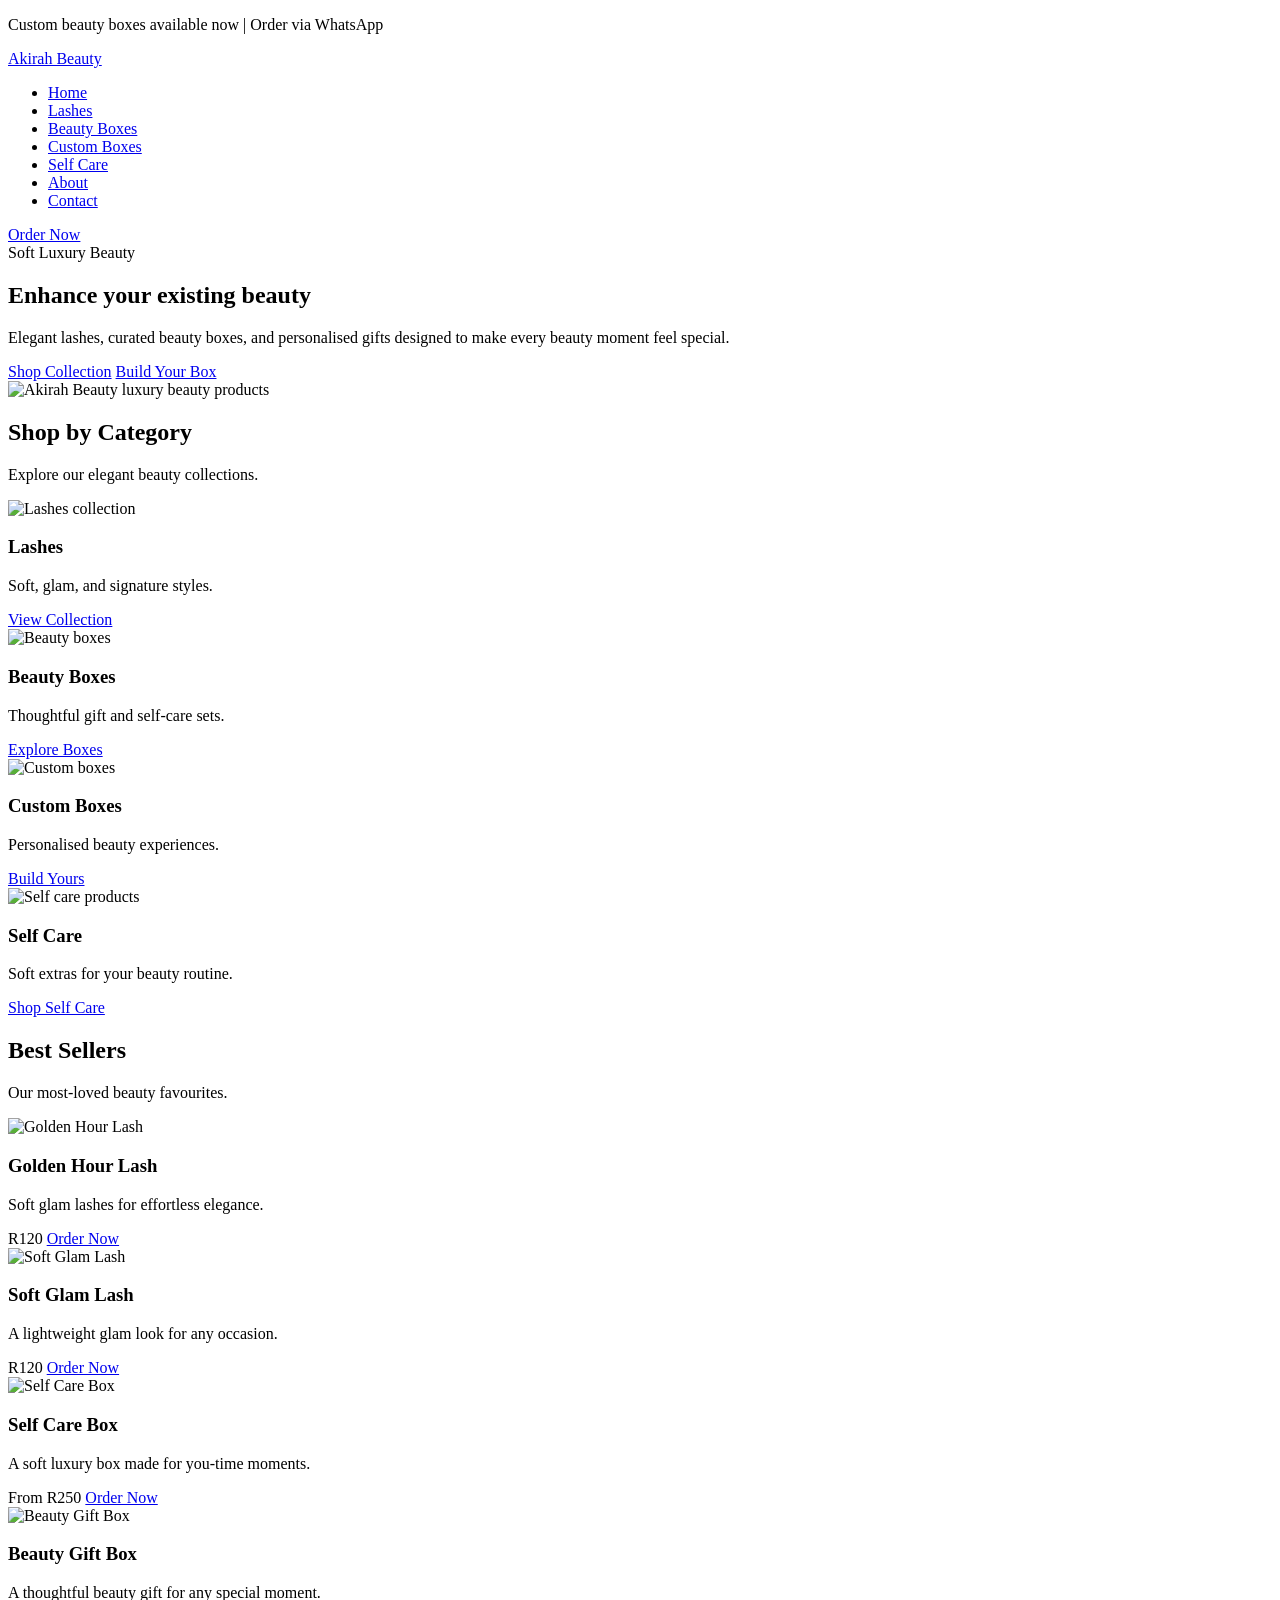
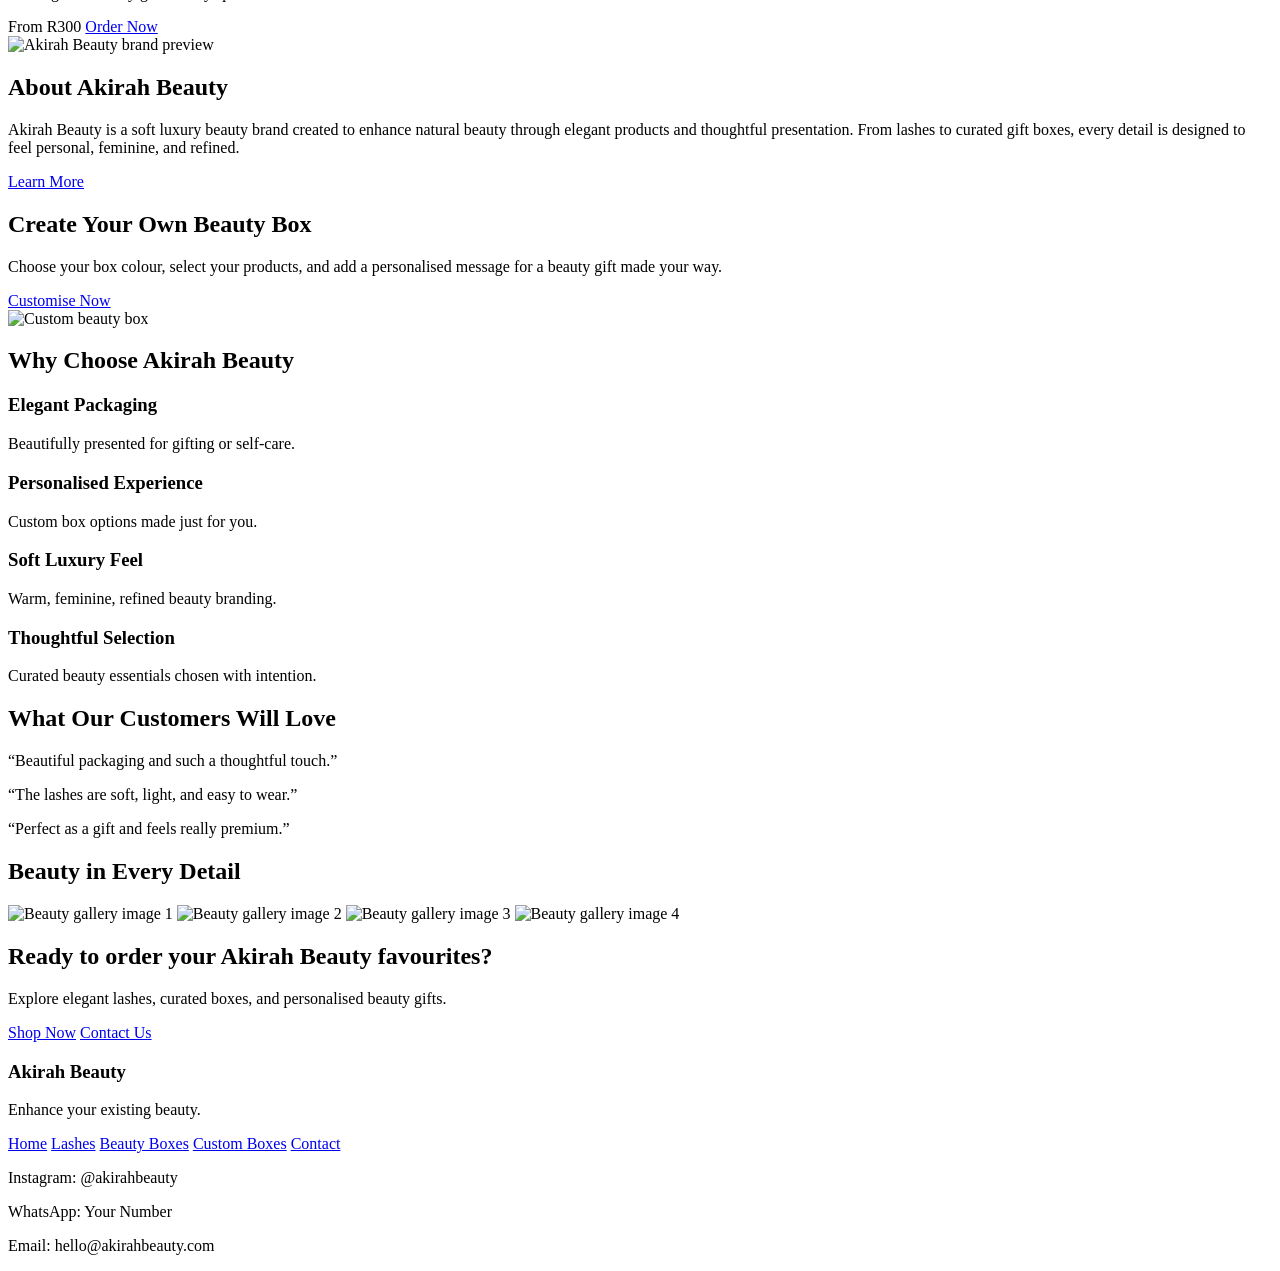
==== index.html @ c5b4a33a "Add initial index.html for Akirah Beauty website This is the initial commit of the index.html file, " ====
<!DOCTYPE html>
<html lang="en">
<head>
  <meta charset="UTF-8" />
  <meta name="viewport" content="width=device-width, initial-scale=1.0" />
  <title>Akirah Beauty | Enhance your existing beauty</title>

  <link rel="preconnect" href="https://fonts.googleapis.com">
  <link rel="preconnect" href="https://fonts.gstatic.com" crossorigin>
  <link href="https://fonts.googleapis.com/css2?family=Cormorant+Garamond:wght@400;500;600;700&family=Poppins:wght@300;400;500;600&display=swap" rel="stylesheet">

  <link rel="stylesheet" href="css/style.css" />
</head>
<body>

  <!-- Announcement Bar -->
  <div class="announcement-bar">
    <p>Custom beauty boxes available now | Order via WhatsApp</p>
  </div>

  <!-- Header / Navigation -->
  <header class="header">
    <div class="container nav-container">
      <div class="logo">
        <a href="index.html">Akirah Beauty</a>
      </div>

      <nav class="navbar">
        <ul class="nav-links">
          <li><a href="index.html">Home</a></li>
          <li><a href="lashes.html">Lashes</a></li>
          <li><a href="beauty-boxes.html">Beauty Boxes</a></li>
          <li><a href="custom-boxes.html">Custom Boxes</a></li>
          <li><a href="self-care.html">Self Care</a></li>
          <li><a href="about.html">About</a></li>
          <li><a href="contact.html">Contact</a></li>
        </ul>
      </nav>

      <a href="contact.html" class="btn btn-primary">Order Now</a>
    </div>
  </header>

  <!-- Hero Section -->
  <section class="hero">
    <div class="container hero-content">
      <div class="hero-text">
        <span class="hero-label">Soft Luxury Beauty</span>
        <h1>Enhance your existing beauty</h1>
        <p>
          Elegant lashes, curated beauty boxes, and personalised gifts designed
          to make every beauty moment feel special.
        </p>

        <div class="hero-buttons">
          <a href="lashes.html" class="btn btn-primary">Shop Collection</a>
          <a href="custom-boxes.html" class="btn btn-secondary">Build Your Box</a>
        </div>
      </div>

      <div class="hero-image">
        <img src="images/hero.jpg" alt="Akirah Beauty luxury beauty products" />
      </div>
    </div>
  </section>

  <!-- Featured Categories -->
  <section class="featured-categories section">
    <div class="container">
      <div class="section-heading">
        <h2>Shop by Category</h2>
        <p>Explore our elegant beauty collections.</p>
      </div>

      <div class="category-grid">
        <div class="category-card">
          <img src="images/category-lashes.jpg" alt="Lashes collection" />
          <h3>Lashes</h3>
          <p>Soft, glam, and signature styles.</p>
          <a href="lashes.html">View Collection</a>
        </div>

        <div class="category-card">
          <img src="images/category-boxes.jpg" alt="Beauty boxes" />
          <h3>Beauty Boxes</h3>
          <p>Thoughtful gift and self-care sets.</p>
          <a href="beauty-boxes.html">Explore Boxes</a>
        </div>

        <div class="category-card">
          <img src="images/category-custom.jpg" alt="Custom boxes" />
          <h3>Custom Boxes</h3>
          <p>Personalised beauty experiences.</p>
          <a href="custom-boxes.html">Build Yours</a>
        </div>

        <div class="category-card">
          <img src="images/category-selfcare.jpg" alt="Self care products" />
          <h3>Self Care</h3>
          <p>Soft extras for your beauty routine.</p>
          <a href="self-care.html">Shop Self Care</a>
        </div>
      </div>
    </div>
  </section>

  <!-- Best Sellers -->
  <section class="best-sellers section">
    <div class="container">
      <div class="section-heading">
        <h2>Best Sellers</h2>
        <p>Our most-loved beauty favourites.</p>
      </div>

      <div class="product-grid">
        <div class="product-card">
          <img src="images/product-1.jpg" alt="Golden Hour Lash" />
          <h3>Golden Hour Lash</h3>
          <p>Soft glam lashes for effortless elegance.</p>
          <span class="price">R120</span>
          <a href="contact.html" class="btn btn-primary">Order Now</a>
        </div>

        <div class="product-card">
          <img src="images/product-2.jpg" alt="Soft Glam Lash" />
          <h3>Soft Glam Lash</h3>
          <p>A lightweight glam look for any occasion.</p>
          <span class="price">R120</span>
          <a href="contact.html" class="btn btn-primary">Order Now</a>
        </div>

        <div class="product-card">
          <img src="images/product-3.jpg" alt="Self Care Box" />
          <h3>Self Care Box</h3>
          <p>A soft luxury box made for you-time moments.</p>
          <span class="price">From R250</span>
          <a href="contact.html" class="btn btn-primary">Order Now</a>
        </div>

        <div class="product-card">
          <img src="images/product-4.jpg" alt="Beauty Gift Box" />
          <h3>Beauty Gift Box</h3>
          <p>A thoughtful beauty gift for any special moment.</p>
          <span class="price">From R300</span>
          <a href="contact.html" class="btn btn-primary">Order Now</a>
        </div>
      </div>
    </div>
  </section>

  <!-- About Brand -->
  <section class="about-preview section">
    <div class="container about-preview-content">
      <div class="about-image">
        <img src="images/about-preview.jpg" alt="Akirah Beauty brand preview" />
      </div>

      <div class="about-text">
        <h2>About Akirah Beauty</h2>
        <p>
          Akirah Beauty is a soft luxury beauty brand created to enhance natural
          beauty through elegant products and thoughtful presentation. From
          lashes to curated gift boxes, every detail is designed to feel
          personal, feminine, and refined.
        </p>
        <a href="about.html" class="btn btn-secondary">Learn More</a>
      </div>
    </div>
  </section>

  <!-- Custom Box Highlight -->
  <section class="custom-highlight section">
    <div class="container custom-highlight-content">
      <div class="custom-text">
        <h2>Create Your Own Beauty Box</h2>
        <p>
          Choose your box colour, select your products, and add a personalised
          message for a beauty gift made your way.
        </p>
        <a href="custom-boxes.html" class="btn btn-primary">Customise Now</a>
      </div>

      <div class="custom-image">
        <img src="images/custom-box.jpg" alt="Custom beauty box" />
      </div>
    </div>
  </section>

  <!-- Why Choose Us -->
  <section class="why-choose section">
    <div class="container">
      <div class="section-heading">
        <h2>Why Choose Akirah Beauty</h2>
      </div>

      <div class="features-grid">
        <div class="feature-card">
          <h3>Elegant Packaging</h3>
          <p>Beautifully presented for gifting or self-care.</p>
        </div>

        <div class="feature-card">
          <h3>Personalised Experience</h3>
          <p>Custom box options made just for you.</p>
        </div>

        <div class="feature-card">
          <h3>Soft Luxury Feel</h3>
          <p>Warm, feminine, refined beauty branding.</p>
        </div>

        <div class="feature-card">
          <h3>Thoughtful Selection</h3>
          <p>Curated beauty essentials chosen with intention.</p>
        </div>
      </div>
    </div>
  </section>

  <!-- Testimonials -->
  <section class="testimonials section">
    <div class="container">
      <div class="section-heading">
        <h2>What Our Customers Will Love</h2>
      </div>

      <div class="testimonial-grid">
        <div class="testimonial-card">
          <p>“Beautiful packaging and such a thoughtful touch.”</p>
        </div>

        <div class="testimonial-card">
          <p>“The lashes are soft, light, and easy to wear.”</p>
        </div>

        <div class="testimonial-card">
          <p>“Perfect as a gift and feels really premium.”</p>
        </div>
      </div>
    </div>
  </section>

  <!-- Gallery -->
  <section class="gallery section">
    <div class="container">
      <div class="section-heading">
        <h2>Beauty in Every Detail</h2>
      </div>

      <div class="gallery-grid">
        <img src="images/gallery-1.jpg" alt="Beauty gallery image 1" />
        <img src="images/gallery-2.jpg" alt="Beauty gallery image 2" />
        <img src="images/gallery-3.jpg" alt="Beauty gallery image 3" />
        <img src="images/gallery-4.jpg" alt="Beauty gallery image 4" />
      </div>
    </div>
  </section>

  <!-- CTA -->
  <section class="cta section">
    <div class="container cta-content">
      <h2>Ready to order your Akirah Beauty favourites?</h2>
      <p>
        Explore elegant lashes, curated boxes, and personalised beauty gifts.
      </p>
      <div class="cta-buttons">
        <a href="lashes.html" class="btn btn-primary">Shop Now</a>
        <a href="contact.html" class="btn btn-secondary">Contact Us</a>
      </div>
    </div>
  </section>

  <!-- Footer -->
  <footer class="footer">
    <div class="container footer-content">
      <div class="footer-brand">
        <h3>Akirah Beauty</h3>
        <p>Enhance your existing beauty.</p>
      </div>

      <div class="footer-links">
        <a href="index.html">Home</a>
        <a href="lashes.html">Lashes</a>
        <a href="beauty-boxes.html">Beauty Boxes</a>
        <a href="custom-boxes.html">Custom Boxes</a>
        <a href="contact.html">Contact</a>
      </div>

      <div class="footer-contact">
        <p>Instagram: @akirahbeauty</p>
        <p>WhatsApp: Your Number</p>
        <p>Email: hello@akirahbeauty.com</p>
      </div>
    </div>
  </footer>

</body>
</html>
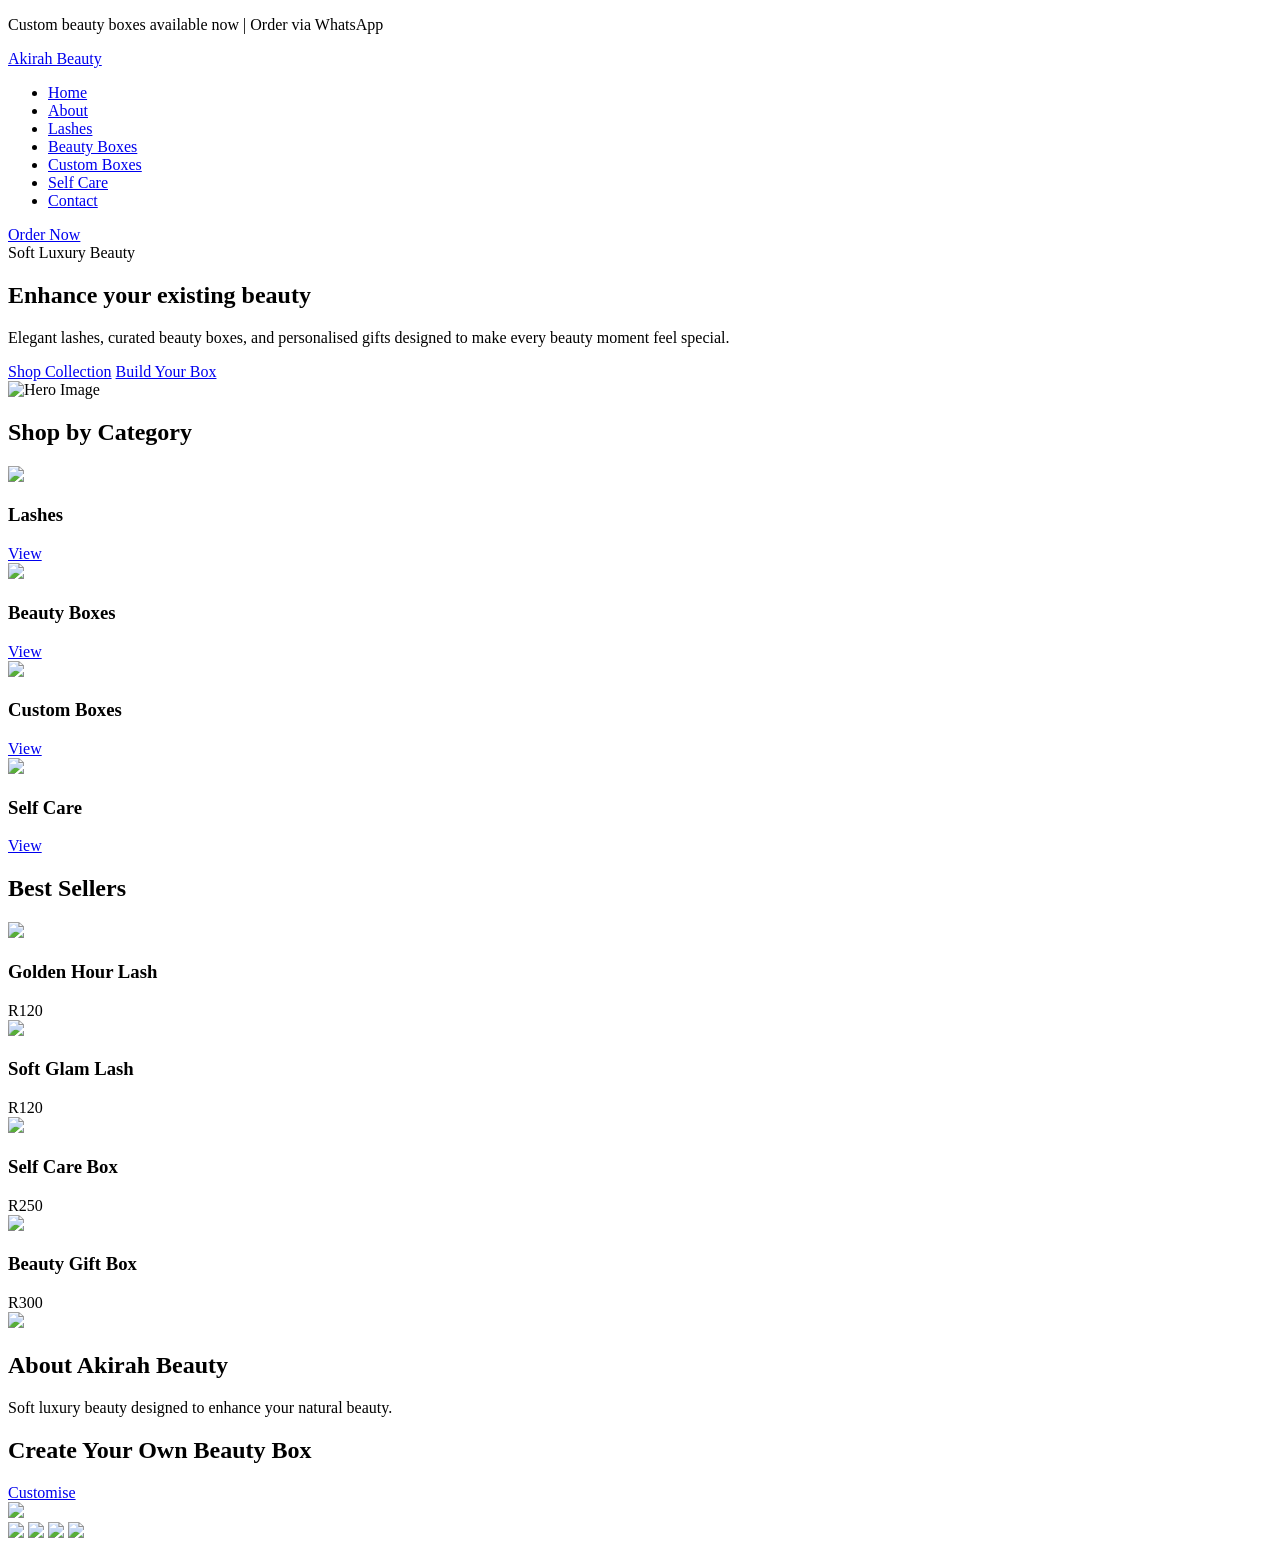
==== commit e7922cc3: "Remove duplicate About link in navigation" ====
--- a/index.html
+++ b/index.html
@@ -13,12 +13,10 @@
 </head>
 <body>
 
-  <!-- Announcement Bar -->
   <div class="announcement-bar">
     <p>Custom beauty boxes available now | Order via WhatsApp</p>
   </div>
 
-  <!-- Header / Navigation -->
   <header class="header">
     <div class="container nav-container">
       <div class="logo">
@@ -28,11 +26,11 @@
       <nav class="navbar">
         <ul class="nav-links">
           <li><a href="index.html">Home</a></li>
+          <li><a href="about.html">About</a></li>
           <li><a href="lashes.html">Lashes</a></li>
           <li><a href="beauty-boxes.html">Beauty Boxes</a></li>
           <li><a href="custom-boxes.html">Custom Boxes</a></li>
           <li><a href="self-care.html">Self Care</a></li>
-          <li><a href="about.html">About</a></li>
           <li><a href="contact.html">Contact</a></li>
         </ul>
       </nav>
@@ -41,7 +39,7 @@
     </div>
   </header>
 
-  <!-- Hero Section -->
+  <!-- HERO -->
   <section class="hero">
     <div class="container hero-content">
       <div class="hero-text">
@@ -59,240 +57,116 @@
       </div>
 
       <div class="hero-image">
-        <img src="images/hero.jpg" alt="Akirah Beauty luxury beauty products" />
+        <img src="images/hero.jpeg" alt="Hero Image" />
       </div>
     </div>
   </section>
 
-  <!-- Featured Categories -->
+  <!-- CATEGORIES -->
   <section class="featured-categories section">
     <div class="container">
       <div class="section-heading">
         <h2>Shop by Category</h2>
-        <p>Explore our elegant beauty collections.</p>
       </div>
 
       <div class="category-grid">
         <div class="category-card">
-          <img src="images/category-lashes.jpg" alt="Lashes collection" />
+          <img src="images/category-lashes.JPEG" />
           <h3>Lashes</h3>
-          <p>Soft, glam, and signature styles.</p>
-          <a href="lashes.html">View Collection</a>
+          <a href="lashes.html">View</a>
         </div>
 
         <div class="category-card">
-          <img src="images/category-boxes.jpg" alt="Beauty boxes" />
+          <img src="images/category-boxes.jpg" />
           <h3>Beauty Boxes</h3>
-          <p>Thoughtful gift and self-care sets.</p>
-          <a href="beauty-boxes.html">Explore Boxes</a>
+          <a href="beauty-boxes.html">View</a>
         </div>
 
         <div class="category-card">
-          <img src="images/category-custom.jpg" alt="Custom boxes" />
+          <img src="images/category-custom.webp" />
           <h3>Custom Boxes</h3>
-          <p>Personalised beauty experiences.</p>
-          <a href="custom-boxes.html">Build Yours</a>
+          <a href="custom-boxes.html">View</a>
         </div>
 
         <div class="category-card">
-          <img src="images/category-selfcare.jpg" alt="Self care products" />
+          <img src="images/category-selfcare.png" />
           <h3>Self Care</h3>
-          <p>Soft extras for your beauty routine.</p>
-          <a href="self-care.html">Shop Self Care</a>
+          <a href="self-care.html">View</a>
         </div>
       </div>
     </div>
   </section>
 
-  <!-- Best Sellers -->
+  <!-- BEST SELLERS -->
   <section class="best-sellers section">
     <div class="container">
       <div class="section-heading">
         <h2>Best Sellers</h2>
-        <p>Our most-loved beauty favourites.</p>
       </div>
 
       <div class="product-grid">
         <div class="product-card">
-          <img src="images/product-1.jpg" alt="Golden Hour Lash" />
+          <img src="images/product-1.jpeg" />
           <h3>Golden Hour Lash</h3>
-          <p>Soft glam lashes for effortless elegance.</p>
           <span class="price">R120</span>
-          <a href="contact.html" class="btn btn-primary">Order Now</a>
         </div>
 
         <div class="product-card">
-          <img src="images/product-2.jpg" alt="Soft Glam Lash" />
+          <img src="images/product-2.JPEG" />
           <h3>Soft Glam Lash</h3>
-          <p>A lightweight glam look for any occasion.</p>
           <span class="price">R120</span>
-          <a href="contact.html" class="btn btn-primary">Order Now</a>
         </div>
 
         <div class="product-card">
-          <img src="images/product-3.jpg" alt="Self Care Box" />
+          <img src="images/product-3.jpg" />
           <h3>Self Care Box</h3>
-          <p>A soft luxury box made for you-time moments.</p>
-          <span class="price">From R250</span>
-          <a href="contact.html" class="btn btn-primary">Order Now</a>
+          <span class="price">R250</span>
         </div>
 
         <div class="product-card">
-          <img src="images/product-4.jpg" alt="Beauty Gift Box" />
+          <img src="images/product-4.webp" />
           <h3>Beauty Gift Box</h3>
-          <p>A thoughtful beauty gift for any special moment.</p>
-          <span class="price">From R300</span>
-          <a href="contact.html" class="btn btn-primary">Order Now</a>
+          <span class="price">R300</span>
         </div>
       </div>
     </div>
   </section>
 
-  <!-- About Brand -->
+  <!-- ABOUT -->
   <section class="about-preview section">
     <div class="container about-preview-content">
-      <div class="about-image">
-        <img src="images/about-preview.jpg" alt="Akirah Beauty brand preview" />
-      </div>
+      <img src="images/about-preview.png" />
 
-      <div class="about-text">
+      <div>
         <h2>About Akirah Beauty</h2>
-        <p>
-          Akirah Beauty is a soft luxury beauty brand created to enhance natural
-          beauty through elegant products and thoughtful presentation. From
-          lashes to curated gift boxes, every detail is designed to feel
-          personal, feminine, and refined.
-        </p>
-        <a href="about.html" class="btn btn-secondary">Learn More</a>
+        <p>Soft luxury beauty designed to enhance your natural beauty.</p>
       </div>
     </div>
   </section>
 
-  <!-- Custom Box Highlight -->
+  <!-- CUSTOM BOX -->
   <section class="custom-highlight section">
     <div class="container custom-highlight-content">
-      <div class="custom-text">
+      <div>
         <h2>Create Your Own Beauty Box</h2>
-        <p>
-          Choose your box colour, select your products, and add a personalised
-          message for a beauty gift made your way.
-        </p>
-        <a href="custom-boxes.html" class="btn btn-primary">Customise Now</a>
+        <a href="custom-boxes.html" class="btn btn-primary">Customise</a>
       </div>
 
-      <div class="custom-image">
-        <img src="images/custom-box.jpg" alt="Custom beauty box" />
+      <img src="images/custom-box.webp" />
+    </div>
+  </section>
+
+  <!-- GALLERY -->
+  <section class="gallery section">
+    <div class="container">
+      <div class="gallery-grid">
+        <img src="images/gallery-1.jpg" />
+        <img src="images/gallery-2.jpeg" />
+        <img src="images/gallery-3.png" />
+        <img src="images/gallery-4.webp" />
       </div>
     </div>
   </section>
 
-  <!-- Why Choose Us -->
-  <section class="why-choose section">
-    <div class="container">
-      <div class="section-heading">
-        <h2>Why Choose Akirah Beauty</h2>
-      </div>
-
-      <div class="features-grid">
-        <div class="feature-card">
-          <h3>Elegant Packaging</h3>
-          <p>Beautifully presented for gifting or self-care.</p>
-        </div>
-
-        <div class="feature-card">
-          <h3>Personalised Experience</h3>
-          <p>Custom box options made just for you.</p>
-        </div>
-
-        <div class="feature-card">
-          <h3>Soft Luxury Feel</h3>
-          <p>Warm, feminine, refined beauty branding.</p>
-        </div>
-
-        <div class="feature-card">
-          <h3>Thoughtful Selection</h3>
-          <p>Curated beauty essentials chosen with intention.</p>
-        </div>
-      </div>
-    </div>
-  </section>
-
-  <!-- Testimonials -->
-  <section class="testimonials section">
-    <div class="container">
-      <div class="section-heading">
-        <h2>What Our Customers Will Love</h2>
-      </div>
-
-      <div class="testimonial-grid">
-        <div class="testimonial-card">
-          <p>“Beautiful packaging and such a thoughtful touch.”</p>
-        </div>
-
-        <div class="testimonial-card">
-          <p>“The lashes are soft, light, and easy to wear.”</p>
-        </div>
-
-        <div class="testimonial-card">
-          <p>“Perfect as a gift and feels really premium.”</p>
-        </div>
-      </div>
-    </div>
-  </section>
-
-  <!-- Gallery -->
-  <section class="gallery section">
-    <div class="container">
-      <div class="section-heading">
-        <h2>Beauty in Every Detail</h2>
-      </div>
-
-      <div class="gallery-grid">
-        <img src="images/gallery-1.jpg" alt="Beauty gallery image 1" />
-        <img src="images/gallery-2.jpg" alt="Beauty gallery image 2" />
-        <img src="images/gallery-3.jpg" alt="Beauty gallery image 3" />
-        <img src="images/gallery-4.jpg" alt="Beauty gallery image 4" />
-      </div>
-    </div>
-  </section>
-
-  <!-- CTA -->
-  <section class="cta section">
-    <div class="container cta-content">
-      <h2>Ready to order your Akirah Beauty favourites?</h2>
-      <p>
-        Explore elegant lashes, curated boxes, and personalised beauty gifts.
-      </p>
-      <div class="cta-buttons">
-        <a href="lashes.html" class="btn btn-primary">Shop Now</a>
-        <a href="contact.html" class="btn btn-secondary">Contact Us</a>
-      </div>
-    </div>
-  </section>
-
-  <!-- Footer -->
-  <footer class="footer">
-    <div class="container footer-content">
-      <div class="footer-brand">
-        <h3>Akirah Beauty</h3>
-        <p>Enhance your existing beauty.</p>
-      </div>
-
-      <div class="footer-links">
-        <a href="index.html">Home</a>
-        <a href="lashes.html">Lashes</a>
-        <a href="beauty-boxes.html">Beauty Boxes</a>
-        <a href="custom-boxes.html">Custom Boxes</a>
-        <a href="contact.html">Contact</a>
-      </div>
-
-      <div class="footer-contact">
-        <p>Instagram: @akirahbeauty</p>
-        <p>WhatsApp: Your Number</p>
-        <p>Email: hello@akirahbeauty.com</p>
-      </div>
-    </div>
-  </footer>
-
 </body>
 </html>
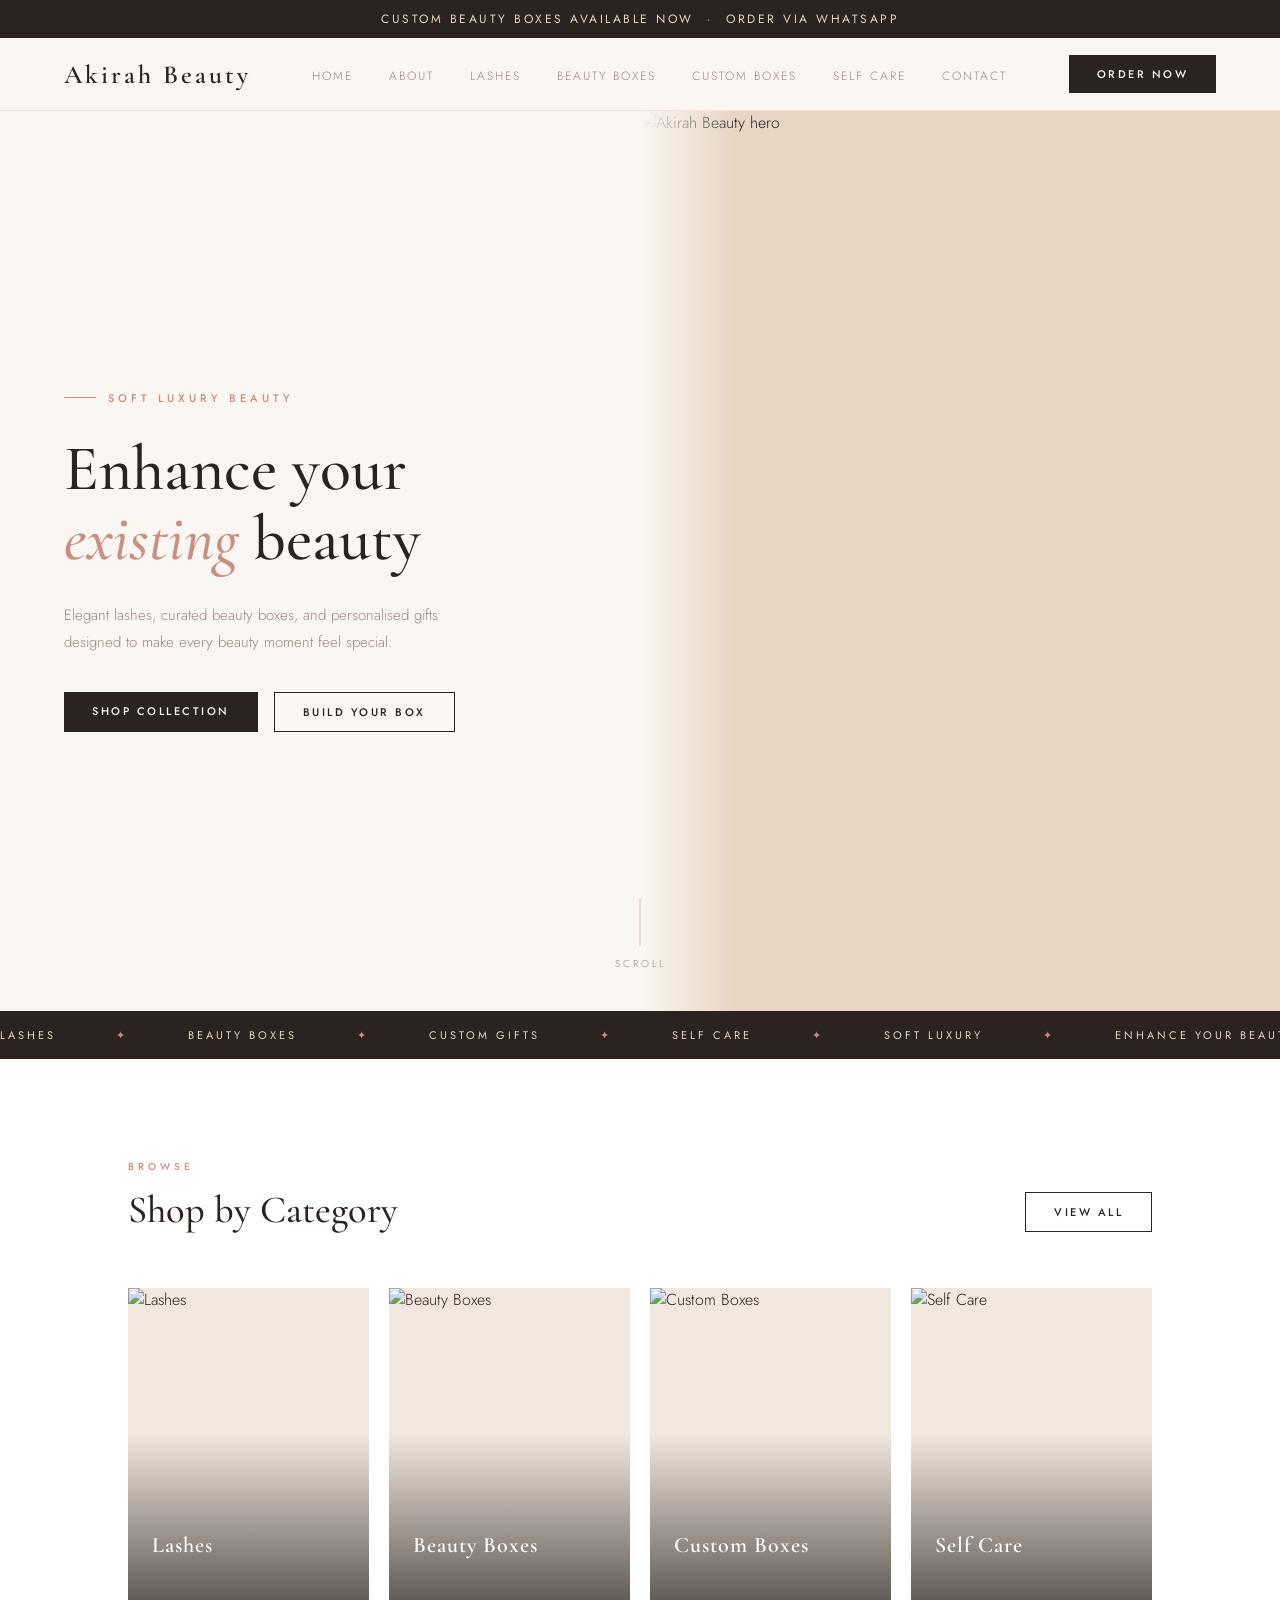
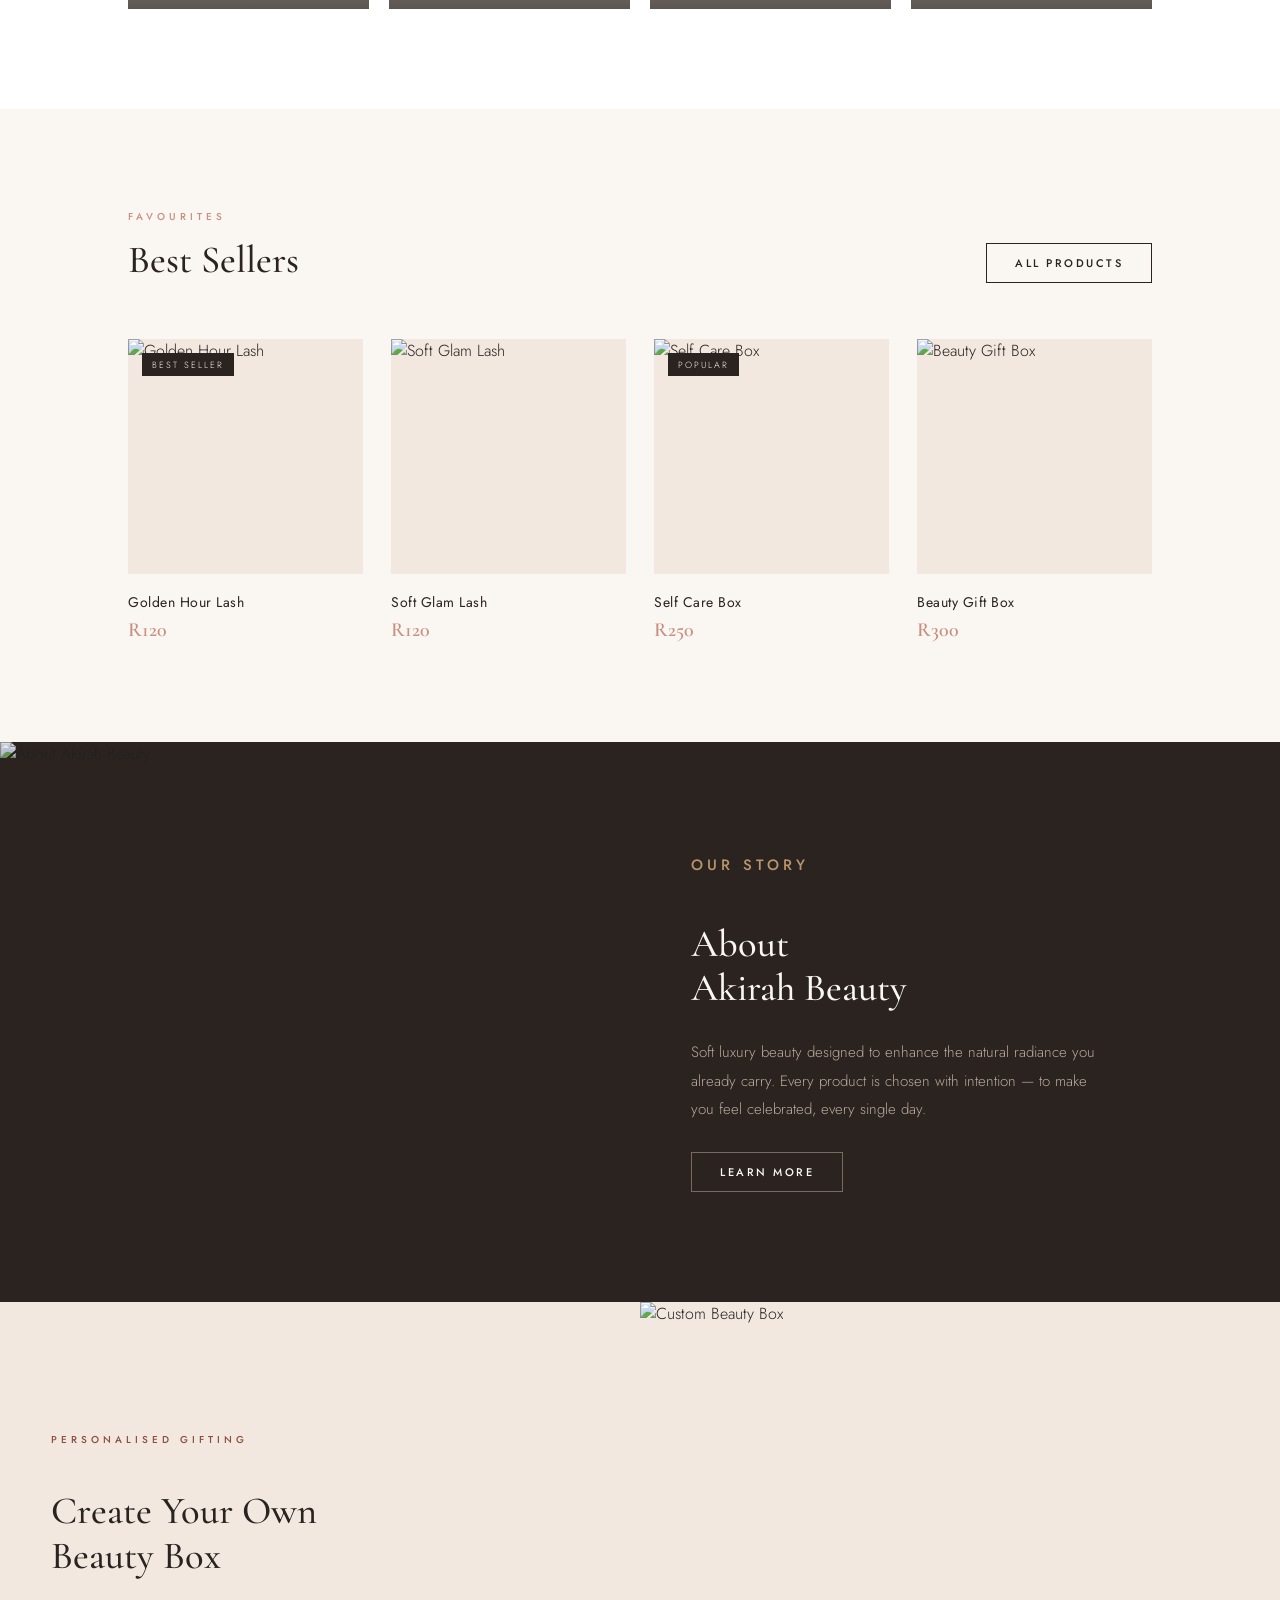
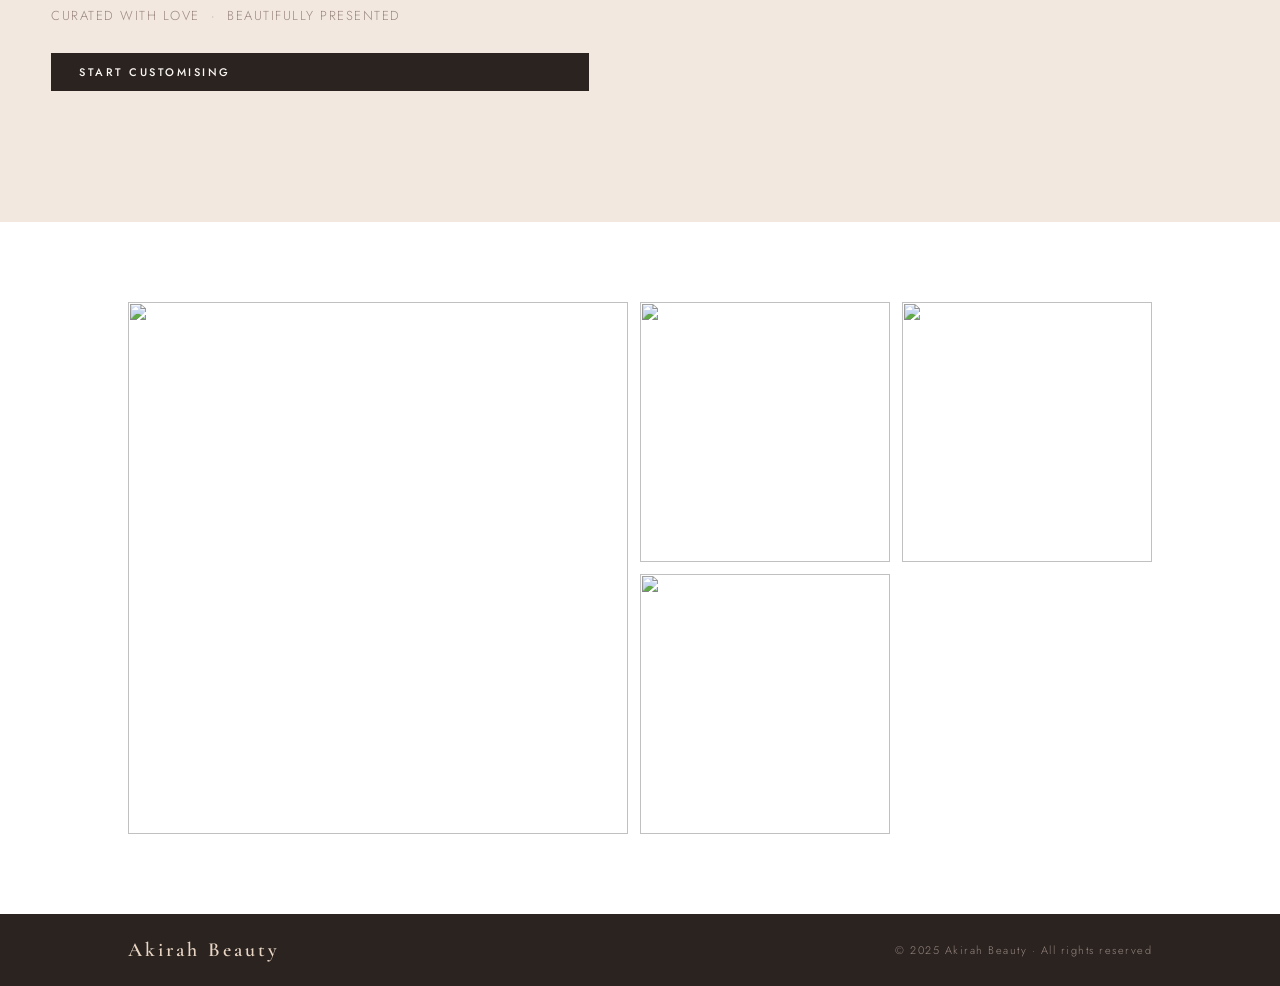
==== commit dd17ce78: "Refactor HTML structure and styles for clarity" ====
--- a/index.html
+++ b/index.html
@@ -1,172 +1,602 @@
 <!DOCTYPE html>
 <html lang="en">
 <head>
-  <meta charset="UTF-8" />
-  <meta name="viewport" content="width=device-width, initial-scale=1.0" />
-  <title>Akirah Beauty | Enhance your existing beauty</title>
-
-  <link rel="preconnect" href="https://fonts.googleapis.com">
-  <link rel="preconnect" href="https://fonts.gstatic.com" crossorigin>
-  <link href="https://fonts.googleapis.com/css2?family=Cormorant+Garamond:wght@400;500;600;700&family=Poppins:wght@300;400;500;600&display=swap" rel="stylesheet">
-
-  <link rel="stylesheet" href="css/style.css" />
+<meta charset="UTF-8"/>
+<meta name="viewport" content="width=device-width,initial-scale=1.0"/>
+<title>Akirah Beauty | Enhance your existing beauty</title>
+<link rel="preconnect" href="https://fonts.googleapis.com">
+<link rel="preconnect" href="https://fonts.gstatic.com" crossorigin>
+<link href="https://fonts.googleapis.com/css2?family=Cormorant+Garamond:ital,wght@0,400;0,500;0,600;1,400;1,600&family=Jost:wght@300;400;500&display=swap" rel="stylesheet">
+<style>
+*{margin:0;padding:0;box-sizing:border-box}
+:root{
+  --cream:#FAF6F1;
+  --blush:#F2E8DF;
+  --rose:#C89080;
+  --deep-rose:#8B4E40;
+  --nude:#E8D5C4;
+  --charcoal:#2A2320;
+  --warm-gray:#9A8880;
+  --gold:#B8956A;
+  --white:#FFFFFF;
+}
+html{scroll-behavior:smooth}
+body{
+  background:var(--cream);
+  color:var(--charcoal);
+  font-family:'Jost',sans-serif;
+  font-weight:300;
+  overflow-x:hidden;
+}
+a{text-decoration:none;color:inherit}
+
+/* ANNOUNCEMENT BAR */
+.ann-bar{
+  background:var(--charcoal);
+  color:var(--nude);
+  text-align:center;
+  padding:10px 20px;
+  font-size:12px;
+  letter-spacing:2.5px;
+  text-transform:uppercase;
+  font-weight:400;
+}
+
+/* HEADER */
+.header{
+  position:sticky;top:0;z-index:100;
+  background:rgba(250,246,241,0.95);
+  backdrop-filter:blur(12px);
+  border-bottom:1px solid rgba(200,144,128,0.15);
+  padding:0 5%;
+}
+.nav-container{
+  display:flex;align-items:center;justify-content:space-between;
+  height:72px;
+  max-width:1300px;margin:0 auto;
+}
+.logo a{
+  font-family:'Cormorant Garamond',serif;
+  font-size:26px;font-weight:600;
+  letter-spacing:3px;
+  color:var(--charcoal);
+}
+.nav-links{
+  display:flex;list-style:none;gap:36px;
+}
+.nav-links a{
+  font-size:12px;letter-spacing:2px;text-transform:uppercase;
+  color:var(--warm-gray);
+  transition:color 0.3s;
+  position:relative;
+}
+.nav-links a::after{
+  content:'';position:absolute;bottom:-4px;left:0;
+  width:0;height:1px;background:var(--rose);
+  transition:width 0.3s;
+}
+.nav-links a:hover{color:var(--charcoal)}
+.nav-links a:hover::after{width:100%}
+.btn{
+  display:inline-block;padding:11px 28px;
+  font-size:11px;letter-spacing:2.5px;text-transform:uppercase;
+  font-family:'Jost',sans-serif;font-weight:500;
+  transition:all 0.3s;cursor:pointer;border:none;
+}
+.btn-primary{
+  background:var(--charcoal);color:var(--cream);
+}
+.btn-primary:hover{background:var(--deep-rose);color:var(--white)}
+.btn-secondary{
+  background:transparent;color:var(--charcoal);
+  border:1px solid var(--charcoal);
+}
+.btn-secondary:hover{background:var(--charcoal);color:var(--cream)}
+
+/* HERO */
+.hero{
+  min-height:92vh;
+  display:grid;grid-template-columns:1fr 1fr;
+  align-items:center;
+  gap:0;
+  overflow:hidden;
+  position:relative;
+}
+.hero-text-col{
+  padding:80px 8% 80px 10%;
+  display:flex;flex-direction:column;
+  gap:28px;
+}
+.hero-label{
+  font-size:11px;letter-spacing:4px;text-transform:uppercase;
+  color:var(--rose);font-weight:500;
+  display:flex;align-items:center;gap:12px;
+}
+.hero-label::before{
+  content:'';width:32px;height:1px;background:var(--rose);
+}
+.hero h1{
+  font-family:'Cormorant Garamond',serif;
+  font-size:clamp(44px,5vw,72px);
+  font-weight:500;line-height:1.1;
+  color:var(--charcoal);
+}
+.hero h1 em{
+  font-style:italic;color:var(--rose);
+}
+.hero-sub{
+  font-size:15px;line-height:1.8;
+  color:var(--warm-gray);max-width:380px;
+}
+.hero-btns{display:flex;gap:16px;flex-wrap:wrap;margin-top:8px}
+.hero-img-col{
+  position:relative;height:100vh;overflow:hidden;
+  background:var(--nude);
+}
+.hero-img-col img{
+  width:100%;height:100%;object-fit:cover;
+  object-position:center top;
+  filter:saturate(0.9);
+  transition:transform 6s ease;
+}
+.hero-img-col:hover img{transform:scale(1.04)}
+.hero-img-overlay{
+  position:absolute;inset:0;
+  background:linear-gradient(to right, var(--cream) 0%, transparent 15%);
+}
+.hero-scroll{
+  position:absolute;bottom:40px;left:50%;transform:translateX(-50%);
+  font-size:10px;letter-spacing:3px;text-transform:uppercase;
+  color:var(--warm-gray);display:flex;flex-direction:column;
+  align-items:center;gap:10px;
+}
+.hero-scroll-line{
+  width:1px;height:48px;background:var(--rose);opacity:0.5;
+  animation:scrollLine 1.8s ease infinite;
+}
+@keyframes scrollLine{
+  0%{transform:scaleY(0);transform-origin:top}
+  50%{transform:scaleY(1);transform-origin:top}
+  100%{transform:scaleY(0);transform-origin:bottom}
+}
+
+/* MARQUEE */
+.marquee-section{
+  background:var(--charcoal);
+  padding:16px 0;overflow:hidden;
+}
+.marquee-track{
+  display:flex;gap:60px;
+  animation:marquee 20s linear infinite;
+  width:max-content;
+}
+.marquee-track span{
+  font-size:11px;letter-spacing:3px;text-transform:uppercase;
+  color:var(--nude);white-space:nowrap;font-weight:400;
+}
+.marquee-track span.dot{color:var(--rose)}
+@keyframes marquee{from{transform:translateX(0)}to{transform:translateX(-50%)}}
+
+/* SECTION SHARED */
+.section{padding:100px 10%}
+.container{max-width:1300px;margin:0 auto}
+.section-tag{
+  font-size:10px;letter-spacing:4px;text-transform:uppercase;
+  color:var(--rose);font-weight:500;
+  margin-bottom:14px;
+}
+.section-title{
+  font-family:'Cormorant Garamond',serif;
+  font-size:clamp(34px,3vw,52px);
+  font-weight:500;line-height:1.15;
+  color:var(--charcoal);
+}
+
+/* CATEGORIES */
+.categories{background:var(--white);padding:100px 10%}
+.cat-header{
+  display:flex;align-items:flex-end;justify-content:space-between;
+  margin-bottom:56px;
+}
+.cat-grid{
+  display:grid;
+  grid-template-columns:repeat(4,1fr);
+  gap:20px;
+}
+.cat-card{
+  position:relative;overflow:hidden;cursor:pointer;
+  aspect-ratio:3/4;
+  background:var(--blush);
+}
+.cat-card img{
+  width:100%;height:100%;object-fit:cover;
+  transition:transform 0.6s ease;
+  filter:saturate(0.85);
+}
+.cat-card:hover img{transform:scale(1.06)}
+.cat-card-info{
+  position:absolute;inset:0;
+  background:linear-gradient(to top, rgba(42,35,32,0.75) 0%, transparent 55%);
+  display:flex;flex-direction:column;
+  justify-content:flex-end;
+  padding:28px 24px;
+  transition:all 0.3s;
+}
+.cat-card h3{
+  font-family:'Cormorant Garamond',serif;
+  font-size:22px;font-weight:600;
+  color:var(--white);
+  letter-spacing:1px;
+}
+.cat-link{
+  margin-top:8px;
+  font-size:10px;letter-spacing:2.5px;text-transform:uppercase;
+  color:var(--nude);
+  display:flex;align-items:center;gap:8px;
+  opacity:0;transform:translateY(8px);
+  transition:all 0.3s;
+}
+.cat-link::after{content:'→'}
+.cat-card:hover .cat-link{opacity:1;transform:translateY(0)}
+
+/* BEST SELLERS */
+.bestsellers{padding:100px 10%;background:var(--cream)}
+.bs-header{
+  display:flex;align-items:flex-end;justify-content:space-between;
+  margin-bottom:56px;
+}
+.product-grid{
+  display:grid;grid-template-columns:repeat(4,1fr);
+  gap:28px;
+}
+.product-card{cursor:pointer}
+.product-img{
+  aspect-ratio:1/1;overflow:hidden;
+  background:var(--blush);margin-bottom:18px;
+  position:relative;
+}
+.product-img img{
+  width:100%;height:100%;object-fit:cover;
+  filter:saturate(0.9);
+  transition:transform 0.6s ease;
+}
+.product-card:hover .product-img img{transform:scale(1.05)}
+.product-badge{
+  position:absolute;top:14px;left:14px;
+  background:var(--charcoal);color:var(--cream);
+  font-size:9px;letter-spacing:2px;text-transform:uppercase;
+  padding:5px 10px;
+}
+.product-info{display:flex;flex-direction:column;gap:6px}
+.product-name{
+  font-size:14px;letter-spacing:0.5px;
+  font-weight:400;color:var(--charcoal);
+}
+.product-price{
+  font-family:'Cormorant Garamond',serif;
+  font-size:20px;font-weight:600;
+  color:var(--rose);
+}
+
+/* ABOUT STRIP */
+.about-strip{
+  display:grid;grid-template-columns:1fr 1fr;
+  min-height:560px;
+  background:var(--charcoal);
+}
+.about-img{overflow:hidden}
+.about-img img{
+  width:100%;height:100%;object-fit:cover;
+  filter:saturate(0.7) brightness(0.9);
+}
+.about-content{
+  padding:80px 8%;
+  display:flex;flex-direction:column;
+  justify-content:center;gap:28px;
+}
+.about-content .section-tag{color:var(--gold)}
+.about-content .section-title{color:var(--cream)}
+.about-content p{
+  font-size:15px;line-height:1.9;
+  color:rgba(232,213,196,0.75);max-width:420px;
+}
+.about-content .btn-secondary{
+  border-color:rgba(232,213,196,0.4);
+  color:var(--cream);width:fit-content;
+}
+.about-content .btn-secondary:hover{
+  background:var(--gold);border-color:var(--gold);color:var(--charcoal);
+}
+
+/* CUSTOM BOX */
+.custom-section{
+  display:grid;grid-template-columns:1fr 1fr;
+  min-height:520px;
+  background:var(--blush);
+}
+.custom-content{
+  padding:80px 8%;
+  display:flex;flex-direction:column;
+  justify-content:center;gap:28px;
+}
+.custom-section .section-tag{color:var(--deep-rose)}
+.custom-note{
+  font-size:13px;letter-spacing:1.5px;text-transform:uppercase;
+  color:var(--warm-gray);
+}
+.custom-img{overflow:hidden}
+.custom-img img{
+  width:100%;height:100%;object-fit:cover;
+  filter:saturate(0.9);
+  transition:transform 6s ease;
+}
+.custom-img:hover img{transform:scale(1.04)}
+
+/* GALLERY */
+.gallery{padding:80px 10%;background:var(--white)}
+.gallery-grid{
+  display:grid;
+  grid-template-columns:2fr 1fr 1fr;
+  grid-template-rows:260px 260px;
+  gap:12px;
+}
+.gallery-grid img{
+  width:100%;height:100%;object-fit:cover;
+  filter:saturate(0.85);
+  transition:all 0.4s;
+  cursor:pointer;
+}
+.gallery-grid img:hover{filter:saturate(1.1);transform:scale(1.01)}
+.gallery-grid .g-tall{grid-row:1/3}
+
+/* FOOTER STRIP */
+.footer-strip{
+  background:var(--charcoal);
+  padding:24px 10%;
+  display:flex;align-items:center;justify-content:space-between;
+}
+.footer-logo{
+  font-family:'Cormorant Garamond',serif;
+  font-size:20px;font-weight:600;letter-spacing:3px;
+  color:var(--nude);
+}
+.footer-copy{
+  font-size:11px;letter-spacing:1.5px;
+  color:var(--warm-gray);
+}
+
+/* ANIMATIONS */
+@keyframes fadeUp{
+  from{opacity:0;transform:translateY(30px)}
+  to{opacity:1;transform:translateY(0)}
+}
+.hero-text-col>*{
+  animation:fadeUp 0.8s ease both;
+}
+.hero-text-col>*:nth-child(1){animation-delay:0.1s}
+.hero-text-col>*:nth-child(2){animation-delay:0.25s}
+.hero-text-col>*:nth-child(3){animation-delay:0.4s}
+.hero-text-col>*:nth-child(4){animation-delay:0.55s}
+
+/* RESPONSIVE */
+@media(max-width:900px){
+  .hero{grid-template-columns:1fr;min-height:auto}
+  .hero-img-col{height:50vh}
+  .hero-text-col{padding:60px 6%}
+  .hero-img-overlay{background:linear-gradient(to bottom,var(--cream) 0%,transparent 20%)}
+  .cat-grid{grid-template-columns:repeat(2,1fr)}
+  .product-grid{grid-template-columns:repeat(2,1fr)}
+  .about-strip,.custom-section{grid-template-columns:1fr}
+  .about-img{height:300px}
+  .custom-img{height:300px}
+  .gallery-grid{grid-template-columns:1fr 1fr;grid-template-rows:auto}
+  .g-tall{grid-row:auto}
+  .nav-links,.btn-primary{display:none}
+  .footer-strip{flex-direction:column;gap:12px;text-align:center}
+}
+</style>
 </head>
 <body>
 
-  <div class="announcement-bar">
-    <p>Custom beauty boxes available now | Order via WhatsApp</p>
-  </div>
-
-  <header class="header">
-    <div class="container nav-container">
-      <div class="logo">
-        <a href="index.html">Akirah Beauty</a>
-      </div>
-
-      <nav class="navbar">
-        <ul class="nav-links">
-          <li><a href="index.html">Home</a></li>
-          <li><a href="about.html">About</a></li>
-          <li><a href="lashes.html">Lashes</a></li>
-          <li><a href="beauty-boxes.html">Beauty Boxes</a></li>
-          <li><a href="custom-boxes.html">Custom Boxes</a></li>
-          <li><a href="self-care.html">Self Care</a></li>
-          <li><a href="contact.html">Contact</a></li>
-        </ul>
-      </nav>
-
-      <a href="contact.html" class="btn btn-primary">Order Now</a>
+<div class="ann-bar">Custom beauty boxes available now &nbsp;·&nbsp; Order via WhatsApp</div>
+
+<header class="header">
+  <div class="nav-container">
+    <div class="logo"><a href="#">Akirah Beauty</a></div>
+    <nav>
+      <ul class="nav-links">
+        <li><a href="#">Home</a></li>
+        <li><a href="#">About</a></li>
+        <li><a href="#">Lashes</a></li>
+        <li><a href="#">Beauty Boxes</a></li>
+        <li><a href="#">Custom Boxes</a></li>
+        <li><a href="#">Self Care</a></li>
+        <li><a href="#">Contact</a></li>
+      </ul>
+    </nav>
+    <a href="#" class="btn btn-primary">Order Now</a>
+  </div>
+</header>
+
+<!-- HERO -->
+<section class="hero">
+  <div class="hero-text-col">
+    <span class="hero-label">Soft Luxury Beauty</span>
+    <h1>Enhance your<br><em>existing</em> beauty</h1>
+    <p class="hero-sub">Elegant lashes, curated beauty boxes, and personalised gifts designed to make every beauty moment feel special.</p>
+    <div class="hero-btns">
+      <a href="#" class="btn btn-primary">Shop Collection</a>
+      <a href="#" class="btn btn-secondary">Build Your Box</a>
     </div>
-  </header>
-
-  <!-- HERO -->
-  <section class="hero">
-    <div class="container hero-content">
-      <div class="hero-text">
-        <span class="hero-label">Soft Luxury Beauty</span>
-        <h1>Enhance your existing beauty</h1>
-        <p>
-          Elegant lashes, curated beauty boxes, and personalised gifts designed
-          to make every beauty moment feel special.
-        </p>
-
-        <div class="hero-buttons">
-          <a href="lashes.html" class="btn btn-primary">Shop Collection</a>
-          <a href="custom-boxes.html" class="btn btn-secondary">Build Your Box</a>
-        </div>
-      </div>
-
-      <div class="hero-image">
-        <img src="images/hero.jpeg" alt="Hero Image" />
-      </div>
+  </div>
+  <div class="hero-img-col">
+    <img src="images/hero.jpeg" alt="Akirah Beauty hero"/>
+    <div class="hero-img-overlay"></div>
+  </div>
+  <div class="hero-scroll">
+    <div class="hero-scroll-line"></div>
+    <span>Scroll</span>
+  </div>
+</section>
+
+<!-- MARQUEE -->
+<div class="marquee-section">
+  <div class="marquee-track">
+    <span>Lashes</span><span class="dot">✦</span>
+    <span>Beauty Boxes</span><span class="dot">✦</span>
+    <span>Custom Gifts</span><span class="dot">✦</span>
+    <span>Self Care</span><span class="dot">✦</span>
+    <span>Soft Luxury</span><span class="dot">✦</span>
+    <span>Enhance Your Beauty</span><span class="dot">✦</span>
+    <span>Lashes</span><span class="dot">✦</span>
+    <span>Beauty Boxes</span><span class="dot">✦</span>
+    <span>Custom Gifts</span><span class="dot">✦</span>
+    <span>Self Care</span><span class="dot">✦</span>
+    <span>Soft Luxury</span><span class="dot">✦</span>
+    <span>Enhance Your Beauty</span><span class="dot">✦</span>
+  </div>
+</div>
+
+<!-- CATEGORIES -->
+<section class="categories">
+  <div class="container">
+    <div class="cat-header">
+      <div>
+        <p class="section-tag">Browse</p>
+        <h2 class="section-title">Shop by Category</h2>
+      </div>
+      <a href="#" class="btn btn-secondary">View All</a>
     </div>
-  </section>
-
-  <!-- CATEGORIES -->
-  <section class="featured-categories section">
-    <div class="container">
-      <div class="section-heading">
-        <h2>Shop by Category</h2>
-      </div>
-
-      <div class="category-grid">
-        <div class="category-card">
-          <img src="images/category-lashes.JPEG" />
+    <div class="cat-grid">
+      <div class="cat-card">
+        <img src="images/category-lashes.JPEG" alt="Lashes"/>
+        <div class="cat-card-info">
           <h3>Lashes</h3>
-          <a href="lashes.html">View</a>
-        </div>
-
-        <div class="category-card">
-          <img src="images/category-boxes.jpg" />
+          <span class="cat-link">View Collection</span>
+        </div>
+      </div>
+      <div class="cat-card">
+        <img src="images/category-boxes.jpg" alt="Beauty Boxes"/>
+        <div class="cat-card-info">
           <h3>Beauty Boxes</h3>
-          <a href="beauty-boxes.html">View</a>
-        </div>
-
-        <div class="category-card">
-          <img src="images/category-custom.webp" />
+          <span class="cat-link">View Collection</span>
+        </div>
+      </div>
+      <div class="cat-card">
+        <img src="images/category-custom.webp" alt="Custom Boxes"/>
+        <div class="cat-card-info">
           <h3>Custom Boxes</h3>
-          <a href="custom-boxes.html">View</a>
-        </div>
-
-        <div class="category-card">
-          <img src="images/category-selfcare.png" />
+          <span class="cat-link">View Collection</span>
+        </div>
+      </div>
+      <div class="cat-card">
+        <img src="images/category-selfcare.png" alt="Self Care"/>
+        <div class="cat-card-info">
           <h3>Self Care</h3>
-          <a href="self-care.html">View</a>
+          <span class="cat-link">View Collection</span>
         </div>
       </div>
     </div>
-  </section>
-
-  <!-- BEST SELLERS -->
-  <section class="best-sellers section">
-    <div class="container">
-      <div class="section-heading">
-        <h2>Best Sellers</h2>
-      </div>
-
-      <div class="product-grid">
-        <div class="product-card">
-          <img src="images/product-1.jpeg" />
-          <h3>Golden Hour Lash</h3>
-          <span class="price">R120</span>
-        </div>
-
-        <div class="product-card">
-          <img src="images/product-2.JPEG" />
-          <h3>Soft Glam Lash</h3>
-          <span class="price">R120</span>
-        </div>
-
-        <div class="product-card">
-          <img src="images/product-3.jpg" />
-          <h3>Self Care Box</h3>
-          <span class="price">R250</span>
-        </div>
-
-        <div class="product-card">
-          <img src="images/product-4.webp" />
-          <h3>Beauty Gift Box</h3>
-          <span class="price">R300</span>
-        </div>
-      </div>
+  </div>
+</section>
+
+<!-- BEST SELLERS -->
+<section class="bestsellers">
+  <div class="container">
+    <div class="bs-header">
+      <div>
+        <p class="section-tag">Favourites</p>
+        <h2 class="section-title">Best Sellers</h2>
+      </div>
+      <a href="#" class="btn btn-secondary">All Products</a>
     </div>
-  </section>
-
-  <!-- ABOUT -->
-  <section class="about-preview section">
-    <div class="container about-preview-content">
-      <img src="images/about-preview.png" />
-
-      <div>
-        <h2>About Akirah Beauty</h2>
-        <p>Soft luxury beauty designed to enhance your natural beauty.</p>
+    <div class="product-grid">
+      <div class="product-card">
+        <div class="product-img">
+          <img src="images/product-1.jpeg" alt="Golden Hour Lash"/>
+          <div class="product-badge">Best Seller</div>
+        </div>
+        <div class="product-info">
+          <span class="product-name">Golden Hour Lash</span>
+          <span class="product-price">R120</span>
+        </div>
+      </div>
+      <div class="product-card">
+        <div class="product-img">
+          <img src="images/product-2.JPEG" alt="Soft Glam Lash"/>
+        </div>
+        <div class="product-info">
+          <span class="product-name">Soft Glam Lash</span>
+          <span class="product-price">R120</span>
+        </div>
+      </div>
+      <div class="product-card">
+        <div class="product-img">
+          <img src="images/product-3.jpg" alt="Self Care Box"/>
+          <div class="product-badge">Popular</div>
+        </div>
+        <div class="product-info">
+          <span class="product-name">Self Care Box</span>
+          <span class="product-price">R250</span>
+        </div>
+      </div>
+      <div class="product-card">
+        <div class="product-img">
+          <img src="images/product-4.webp" alt="Beauty Gift Box"/>
+        </div>
+        <div class="product-info">
+          <span class="product-name">Beauty Gift Box</span>
+          <span class="product-price">R300</span>
+        </div>
       </div>
     </div>
-  </section>
-
-  <!-- CUSTOM BOX -->
-  <section class="custom-highlight section">
-    <div class="container custom-highlight-content">
-      <div>
-        <h2>Create Your Own Beauty Box</h2>
-        <a href="custom-boxes.html" class="btn btn-primary">Customise</a>
-      </div>
-
-      <img src="images/custom-box.webp" />
+  </div>
+</section>
+
+<!-- ABOUT STRIP -->
+<section class="about-strip">
+  <div class="about-img">
+    <img src="images/about-preview.png" alt="About Akirah Beauty"/>
+  </div>
+  <div class="about-content">
+    <p class="section-tag">Our Story</p>
+    <h2 class="section-title">About<br>Akirah Beauty</h2>
+    <p>Soft luxury beauty designed to enhance the natural radiance you already carry. Every product is chosen with intention — to make you feel celebrated, every single day.</p>
+    <a href="#" class="btn btn-secondary">Learn More</a>
+  </div>
+</section>
+
+<!-- CUSTOM BOX -->
+<section class="custom-section">
+  <div class="custom-content">
+    <p class="section-tag">Personalised Gifting</p>
+    <h2 class="section-title">Create Your Own<br>Beauty Box</h2>
+    <p class="custom-note">Curated with love &nbsp;·&nbsp; Beautifully presented</p>
+    <a href="#" class="btn btn-primary">Start Customising</a>
+  </div>
+  <div class="custom-img">
+    <img src="images/custom-box.webp" alt="Custom Beauty Box"/>
+  </div>
+</section>
+
+<!-- GALLERY -->
+<section class="gallery">
+  <div class="container">
+    <div class="gallery-grid">
+      <img src="images/gallery-1.jpg" alt="" class="g-tall"/>
+      <img src="images/gallery-2.jpeg" alt=""/>
+      <img src="images/gallery-3.png" alt=""/>
+      <img src="images/gallery-4.webp" alt=""/>
     </div>
-  </section>
-
-  <!-- GALLERY -->
-  <section class="gallery section">
-    <div class="container">
-      <div class="gallery-grid">
-        <img src="images/gallery-1.jpg" />
-        <img src="images/gallery-2.jpeg" />
-        <img src="images/gallery-3.png" />
-        <img src="images/gallery-4.webp" />
-      </div>
-    </div>
-  </section>
+  </div>
+</section>
+
+<!-- FOOTER STRIP -->
+<footer class="footer-strip">
+  <div class="footer-logo">Akirah Beauty</div>
+  <div class="footer-copy">© 2025 Akirah Beauty · All rights reserved</div>
+</footer>
 
 </body>
 </html>
+
